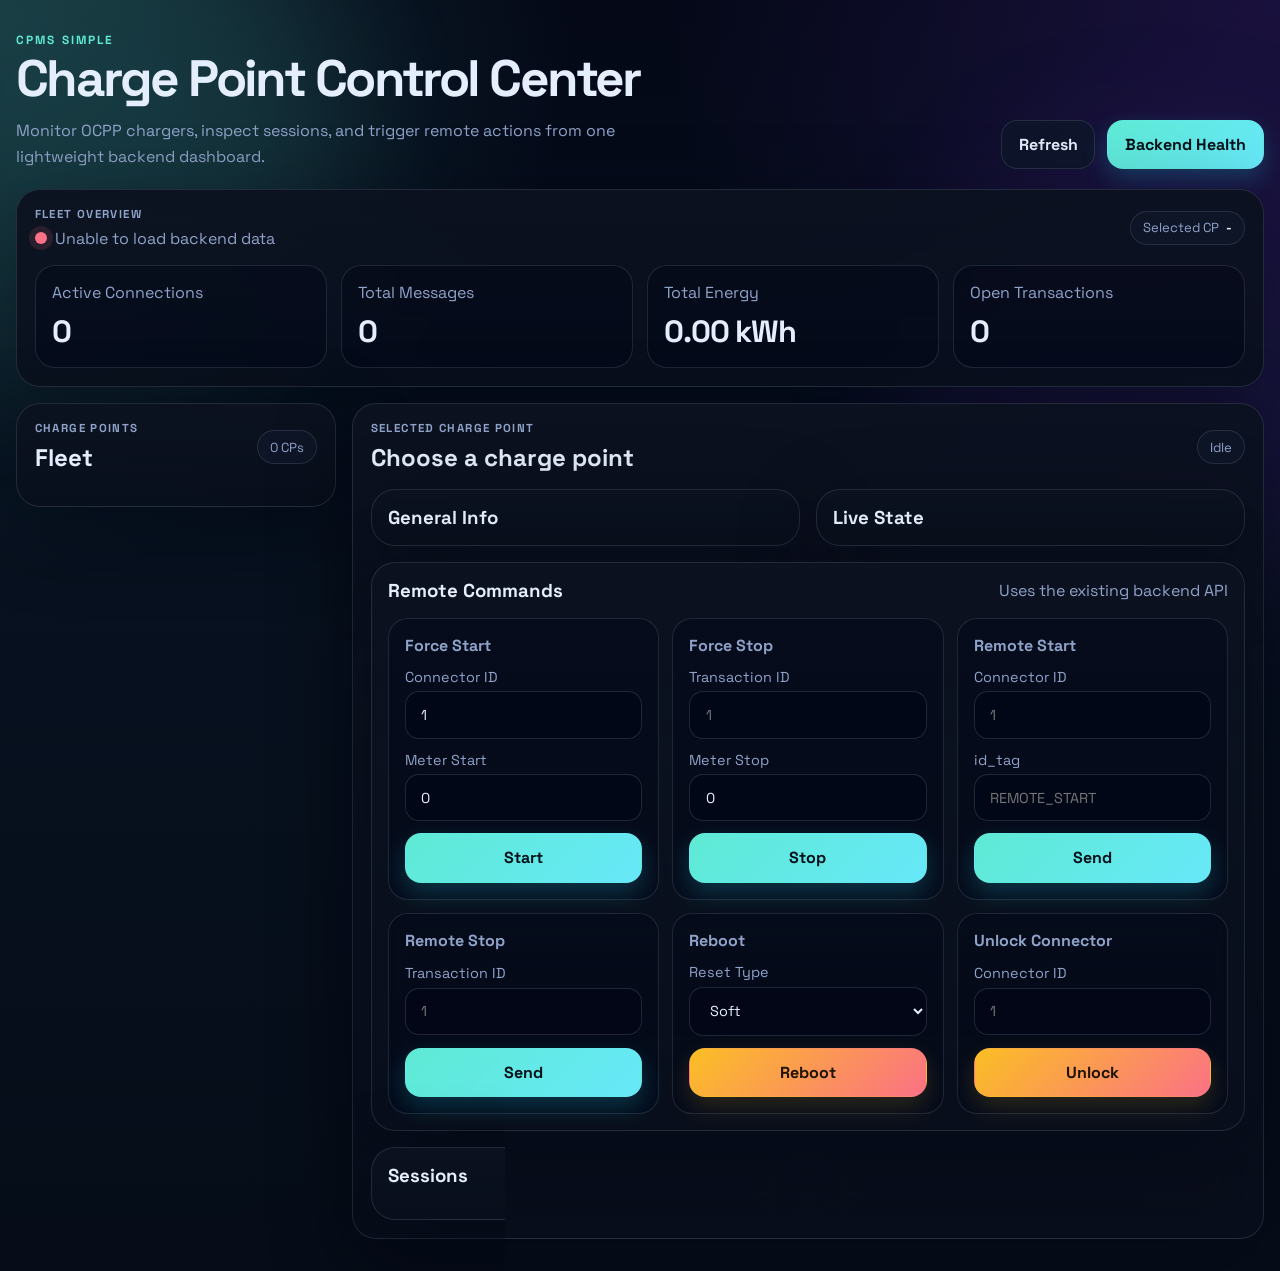
==== frontend/index.html @ 81fcd45f "feat: Add frontend dashboard and health endpoint - Serve a dashboard frontend at `GET /` and expose " ====
<!doctype html>
<html lang="en">
  <head>
    <meta charset="UTF-8" />
    <meta name="viewport" content="width=device-width, initial-scale=1.0" />
    <title>CPMS Simple Dashboard</title>
    <meta
      name="description"
      content="CPMS Simple dashboard for monitoring OCPP charge points and sending remote commands."
    />
    <link rel="stylesheet" href="/frontend/styles.css" />
    <script defer src="/frontend/app.js"></script>
  </head>
  <body>
    <div class="bg-orb bg-orb-a"></div>
    <div class="bg-orb bg-orb-b"></div>

    <header class="shell header">
      <div>
        <p class="eyebrow">CPMS Simple</p>
        <h1>Charge Point Control Center</h1>
        <p class="lede">
          Monitor OCPP chargers, inspect sessions, and trigger remote actions from one lightweight backend dashboard.
        </p>
      </div>
      <div class="header-actions">
        <button id="refresh-btn" class="btn btn-secondary" type="button">Refresh</button>
        <a class="btn btn-primary" href="/health" target="_blank" rel="noreferrer">Backend Health</a>
      </div>
    </header>

    <main class="shell layout">
      <section class="panel hero">
        <div class="hero-top">
          <div>
            <p class="section-label">Fleet Overview</p>
            <div class="status-row">
              <span id="global-status" class="status-dot status-unknown"></span>
              <span id="global-status-text">Loading backend data...</span>
            </div>
          </div>
          <div class="meta-chip">
            <span>Selected CP</span>
            <strong id="selected-cp-label">-</strong>
          </div>
        </div>

        <div class="stats-grid">
          <article class="stat-card">
            <span>Active Connections</span>
            <strong id="metric-active-connections">0</strong>
          </article>
          <article class="stat-card">
            <span>Total Messages</span>
            <strong id="metric-total-messages">0</strong>
          </article>
          <article class="stat-card">
            <span>Total Energy</span>
            <strong id="metric-total-energy">0.00 kWh</strong>
          </article>
          <article class="stat-card">
            <span>Open Transactions</span>
            <strong id="metric-open-transactions">0</strong>
          </article>
        </div>
      </section>

      <section class="panel sidebar">
        <div class="panel-head">
          <div>
            <p class="section-label">Charge Points</p>
            <h2>Fleet</h2>
          </div>
          <span id="fleet-count" class="badge">0 CPs</span>
        </div>
        <div id="cp-list" class="cp-list"></div>
      </section>

      <section class="panel detail">
        <div class="panel-head">
          <div>
            <p class="section-label">Selected Charge Point</p>
            <h2 id="detail-title">Choose a charge point</h2>
          </div>
          <span id="detail-status" class="badge badge-neutral">Idle</span>
        </div>

        <div class="detail-grid">
          <div class="card">
            <h3>General Info</h3>
            <dl id="general-info" class="kv-list"></dl>
          </div>

          <div class="card">
            <h3>Live State</h3>
            <dl id="live-state" class="kv-list"></dl>
          </div>

          <div class="card full-span">
            <div class="panel-head slim">
              <h3>Remote Commands</h3>
              <span class="note">Uses the existing backend API</span>
            </div>

            <div class="command-grid">
              <form id="force-start-form" class="command-card">
                <h4>Force Start</h4>
                <label>Connector ID <input name="connector_id" type="number" min="1" value="1" /></label>
                <label>Meter Start <input name="meter_start" type="number" min="0" value="0" /></label>
                <button class="btn btn-primary" type="submit">Start</button>
              </form>

              <form id="force-stop-form" class="command-card">
                <h4>Force Stop</h4>
                <label>Transaction ID <input name="transaction_id" type="number" min="1" placeholder="1" /></label>
                <label>Meter Stop <input name="meter_stop" type="number" min="0" value="0" /></label>
                <button class="btn btn-primary" type="submit">Stop</button>
              </form>

              <form id="remote-start-form" class="command-card">
                <h4>Remote Start</h4>
                <label>Connector ID <input name="connector_id" type="number" min="1" placeholder="1" /></label>
                <label>id_tag <input name="id_tag" type="text" placeholder="REMOTE_START" /></label>
                <button class="btn btn-primary" type="submit">Send</button>
              </form>

              <form id="remote-stop-form" class="command-card">
                <h4>Remote Stop</h4>
                <label>Transaction ID <input name="transaction_id" type="number" min="1" placeholder="1" /></label>
                <button class="btn btn-primary" type="submit">Send</button>
              </form>

              <form id="remote-reboot-form" class="command-card">
                <h4>Reboot</h4>
                <label>
                  Reset Type
                  <select name="reset_type">
                    <option value="Soft">Soft</option>
                    <option value="Hard">Hard</option>
                  </select>
                </label>
                <button class="btn btn-warning" type="submit">Reboot</button>
              </form>

              <form id="unlock-form" class="command-card">
                <h4>Unlock Connector</h4>
                <label>Connector ID <input name="connector_id" type="number" min="1" placeholder="1" /></label>
                <button class="btn btn-warning" type="submit">Unlock</button>
              </form>
            </div>
          </div>

          <div class="card">
            <div class="panel-head slim">
              <h3>Sessions</h3>
              <span class="note">Derived from Start/StopTransaction</span>
            </div>
            <div id="session-list" class="timeline"></div>
          </div>

          <div class="card">
            <div class="panel-head slim">
              <h3>Recent Events</h3>
              <span class="note">Newest first</span>
            </div>
            <div id="event-list" class="timeline"></div>
          </div>
        </div>
      </section>
    </main>

    <template id="cp-item-template">
      <button class="cp-item" type="button">
        <div>
          <strong class="cp-item-id"></strong>
          <p class="cp-item-subtitle"></p>
        </div>
        <span class="badge badge-neutral cp-item-badge"></span>
      </button>
    </template>

    <template id="timeline-item-template">
      <article class="timeline-item">
        <div class="timeline-item-head">
          <strong class="timeline-title"></strong>
          <span class="timeline-time"></span>
        </div>
        <p class="timeline-body"></p>
      </article>
    </template>

    <div id="toast" class="toast" aria-live="polite"></div>
  </body>
</html>
---- frontend/styles.css ----
@import url('https://fonts.googleapis.com/css2?family=JetBrains+Mono:wght@400;600&family=Space+Grotesk:wght@400;500;700&display=swap');

:root {
  color-scheme: dark;
  --bg: #07111f;
  --bg-2: #09192c;
  --panel: rgba(15, 23, 42, 0.82);
  --panel-strong: rgba(17, 24, 39, 0.94);
  --border: rgba(148, 163, 184, 0.18);
  --border-strong: rgba(96, 165, 250, 0.35);
  --text: #e5eefc;
  --muted: #8fa2c8;
  --accent: #5eead4;
  --accent-2: #7c3aed;
  --accent-3: #f59e0b;
  --danger: #fb7185;
  --warning: #fbbf24;
  --shadow: 0 24px 80px rgba(3, 7, 18, 0.45);
  --radius: 24px;
}

* {
  box-sizing: border-box;
}

html {
  scroll-behavior: smooth;
}

body {
  margin: 0;
  min-height: 100vh;
  font-family: 'Space Grotesk', sans-serif;
  color: var(--text);
  background:
    radial-gradient(circle at top left, rgba(94, 234, 212, 0.16), transparent 32%),
    radial-gradient(circle at top right, rgba(124, 58, 237, 0.18), transparent 34%),
    linear-gradient(180deg, #040817 0%, var(--bg) 45%, #060d19 100%);
}

button,
input,
select {
  font: inherit;
}

button {
  cursor: pointer;
}

input,
select {
  width: 100%;
  border-radius: 14px;
  border: 1px solid rgba(148, 163, 184, 0.2);
  background: rgba(2, 6, 23, 0.72);
  color: var(--text);
  padding: 0.85rem 0.95rem;
  transition: border-color 0.2s ease, transform 0.2s ease;
}

input:focus,
select:focus {
  outline: none;
  border-color: rgba(94, 234, 212, 0.75);
  box-shadow: 0 0 0 4px rgba(94, 234, 212, 0.12);
}

.shell {
  width: min(1440px, calc(100vw - 2rem));
  margin: 0 auto;
}

.header {
  display: flex;
  justify-content: space-between;
  gap: 1rem;
  align-items: end;
  padding: 2rem 0 1.2rem;
}

.eyebrow {
  margin: 0 0 0.35rem;
  color: var(--accent);
  text-transform: uppercase;
  letter-spacing: 0.18em;
  font-size: 0.74rem;
  font-weight: 700;
}

h1,
h2,
h3,
h4,
strong {
  margin: 0;
  font-family: 'Space Grotesk', sans-serif;
}

h1 {
  font-size: clamp(2.2rem, 4vw, 4rem);
  line-height: 1;
  letter-spacing: -0.05em;
}

.lede {
  max-width: 68ch;
  margin: 0.9rem 0 0;
  color: var(--muted);
  line-height: 1.6;
}

.header-actions {
  display: flex;
  flex-wrap: wrap;
  gap: 0.75rem;
}

.layout {
  display: grid;
  grid-template-columns: 320px minmax(0, 1fr);
  gap: 1rem;
  padding-bottom: 2rem;
}

.panel,
.card {
  background: linear-gradient(180deg, rgba(12, 18, 32, 0.96), rgba(9, 15, 28, 0.88));
  border: 1px solid var(--border);
  border-radius: var(--radius);
  box-shadow: var(--shadow);
  backdrop-filter: blur(18px);
}

.panel {
  padding: 1.1rem;
}

.hero {
  grid-column: 1 / -1;
}

.hero-top,
.panel-head {
  display: flex;
  justify-content: space-between;
  gap: 1rem;
  align-items: center;
}

.panel-head.slim {
  margin-bottom: 1rem;
}

.section-label {
  margin: 0 0 0.4rem;
  color: var(--muted);
  text-transform: uppercase;
  letter-spacing: 0.12em;
  font-size: 0.72rem;
  font-weight: 700;
}

.status-row {
  display: flex;
  align-items: center;
  gap: 0.55rem;
  color: var(--muted);
}

.status-dot {
  width: 0.75rem;
  height: 0.75rem;
  border-radius: 999px;
  background: #64748b;
  box-shadow: 0 0 0 6px rgba(148, 163, 184, 0.08);
}

.status-connected {
  background: #34d399;
  box-shadow: 0 0 0 6px rgba(52, 211, 153, 0.12);
}

.status-warning {
  background: #fbbf24;
  box-shadow: 0 0 0 6px rgba(251, 191, 36, 0.12);
}

.status-danger {
  background: #fb7185;
  box-shadow: 0 0 0 6px rgba(251, 113, 133, 0.12);
}

.status-unknown {
  background: #94a3b8;
}

.meta-chip,
.badge {
  display: inline-flex;
  align-items: center;
  gap: 0.45rem;
  padding: 0.45rem 0.75rem;
  border-radius: 999px;
  border: 1px solid var(--border);
  background: rgba(15, 23, 42, 0.8);
  color: var(--muted);
  font-size: 0.82rem;
}

.meta-chip strong {
  color: var(--text);
}

.badge-neutral {
  color: var(--muted);
}

.badge-success {
  border-color: rgba(52, 211, 153, 0.3);
  color: #86efac;
}

.badge-danger {
  border-color: rgba(251, 113, 133, 0.3);
  color: #fda4af;
}

.badge-warning {
  border-color: rgba(251, 191, 36, 0.3);
  color: #fde68a;
}

.stats-grid {
  display: grid;
  grid-template-columns: repeat(4, minmax(0, 1fr));
  gap: 0.9rem;
  margin-top: 1rem;
}

.stat-card,
.command-card {
  border: 1px solid var(--border);
  border-radius: 20px;
  background: rgba(2, 6, 23, 0.4);
  padding: 1rem;
}

.stat-card span,
.command-card h4,
.kv-list dt,
.note,
.timeline-time {
  color: var(--muted);
}

.stat-card strong {
  display: block;
  margin-top: 0.6rem;
  font-size: clamp(1.3rem, 2.4vw, 2rem);
  letter-spacing: -0.04em;
}

.sidebar {
  position: sticky;
  top: 1rem;
  align-self: start;
  max-height: calc(100vh - 2rem);
  overflow: auto;
}

.cp-list {
  display: grid;
  gap: 0.75rem;
  margin-top: 1rem;
}

.cp-item {
  display: flex;
  justify-content: space-between;
  align-items: center;
  gap: 1rem;
  width: 100%;
  border-radius: 18px;
  border: 1px solid var(--border);
  background: linear-gradient(180deg, rgba(15, 23, 42, 0.88), rgba(9, 15, 28, 0.9));
  color: var(--text);
  padding: 0.95rem 1rem;
  text-align: left;
  transition: transform 0.18s ease, border-color 0.18s ease, background 0.18s ease;
}

.cp-item:hover,
.cp-item:focus-visible {
  transform: translateY(-1px);
  border-color: rgba(94, 234, 212, 0.45);
}

.cp-item.active {
  border-color: rgba(94, 234, 212, 0.6);
  background: linear-gradient(180deg, rgba(10, 30, 34, 0.96), rgba(9, 15, 28, 0.96));
}

.cp-item-id {
  display: block;
  font-size: 1.02rem;
}

.cp-item-subtitle {
  margin: 0.25rem 0 0;
  color: var(--muted);
  font-size: 0.86rem;
}

.detail {
  display: grid;
  gap: 1rem;
}

.detail-grid {
  display: grid;
  grid-template-columns: repeat(2, minmax(0, 1fr));
  gap: 1rem;
}

.card {
  padding: 1rem;
}

.full-span {
  grid-column: 1 / -1;
}

.kv-list {
  display: grid;
  grid-template-columns: 1fr;
  gap: 0.8rem;
  margin: 0;
}

.kv-row {
  display: grid;
  gap: 0.25rem;
}

.kv-row dd {
  margin: 0;
  color: var(--text);
  word-break: break-word;
}

.command-grid {
  display: grid;
  grid-template-columns: repeat(3, minmax(0, 1fr));
  gap: 0.85rem;
}

.command-card {
  display: grid;
  gap: 0.75rem;
}

.command-card label {
  display: grid;
  gap: 0.35rem;
  color: var(--muted);
  font-size: 0.9rem;
}

.command-card button {
  margin-top: auto;
}

.btn {
  display: inline-flex;
  justify-content: center;
  align-items: center;
  gap: 0.45rem;
  border: 1px solid transparent;
  border-radius: 16px;
  padding: 0.82rem 1.05rem;
  font-weight: 700;
  text-decoration: none;
  transition: transform 0.18s ease, box-shadow 0.18s ease, opacity 0.18s ease;
}

.btn:hover,
.btn:focus-visible {
  transform: translateY(-1px);
}

.btn-primary {
  color: #04111a;
  background: linear-gradient(135deg, #5eead4, #67e8f9);
  box-shadow: 0 10px 24px rgba(34, 211, 238, 0.22);
}

.btn-secondary {
  color: var(--text);
  background: rgba(15, 23, 42, 0.86);
  border-color: var(--border);
}

.btn-warning {
  color: #1f1300;
  background: linear-gradient(135deg, #fbbf24, #fb7185);
  box-shadow: 0 10px 24px rgba(251, 191, 36, 0.16);
}

.timeline {
  display: grid;
  gap: 0.75rem;
}

.timeline-item {
  border: 1px solid var(--border);
  background: rgba(2, 6, 23, 0.36);
  border-radius: 18px;
  padding: 0.9rem;
}

.timeline-item-head {
  display: flex;
  justify-content: space-between;
  gap: 0.75rem;
  align-items: baseline;
  margin-bottom: 0.45rem;
}

.timeline-title {
  font-size: 0.95rem;
}

.timeline-body {
  margin: 0;
  color: var(--text);
  font-size: 0.92rem;
  line-height: 1.5;
  word-break: break-word;
}

.toast {
  position: fixed;
  right: 1rem;
  bottom: 1rem;
  min-width: 280px;
  max-width: min(480px, calc(100vw - 2rem));
  padding: 1rem 1.1rem;
  border-radius: 18px;
  border: 1px solid var(--border);
  background: rgba(7, 15, 30, 0.96);
  box-shadow: var(--shadow);
  color: var(--text);
  opacity: 0;
  transform: translateY(12px);
  pointer-events: none;
  transition: opacity 0.22s ease, transform 0.22s ease;
}

.toast.show {
  opacity: 1;
  transform: translateY(0);
}

.toast.success {
  border-color: rgba(52, 211, 153, 0.3);
}

.toast.error {
  border-color: rgba(251, 113, 133, 0.4);
}

.bg-orb {
  position: fixed;
  width: 32rem;
  height: 32rem;
  border-radius: 999px;
  filter: blur(70px);
  pointer-events: none;
  opacity: 0.45;
  z-index: -1;
}

.bg-orb-a {
  top: -8rem;
  left: -10rem;
  background: rgba(94, 234, 212, 0.24);
}

.bg-orb-b {
  top: 8rem;
  right: -8rem;
  background: rgba(124, 58, 237, 0.22);
}

@media (max-width: 1180px) {
  .layout {
    grid-template-columns: 1fr;
  }

  .sidebar {
    position: static;
    max-height: none;
  }

  .detail-grid,
  .command-grid,
  .stats-grid {
    grid-template-columns: repeat(2, minmax(0, 1fr));
  }
}

@media (max-width: 780px) {
  .shell {
    width: min(100vw - 1rem, 100vw);
  }

  .header {
    flex-direction: column;
    align-items: start;
  }

  .detail-grid,
  .command-grid,
  .stats-grid {
    grid-template-columns: 1fr;
  }

  .hero-top,
  .panel-head,
  .timeline-item-head {
    flex-direction: column;
    align-items: start;
  }
}
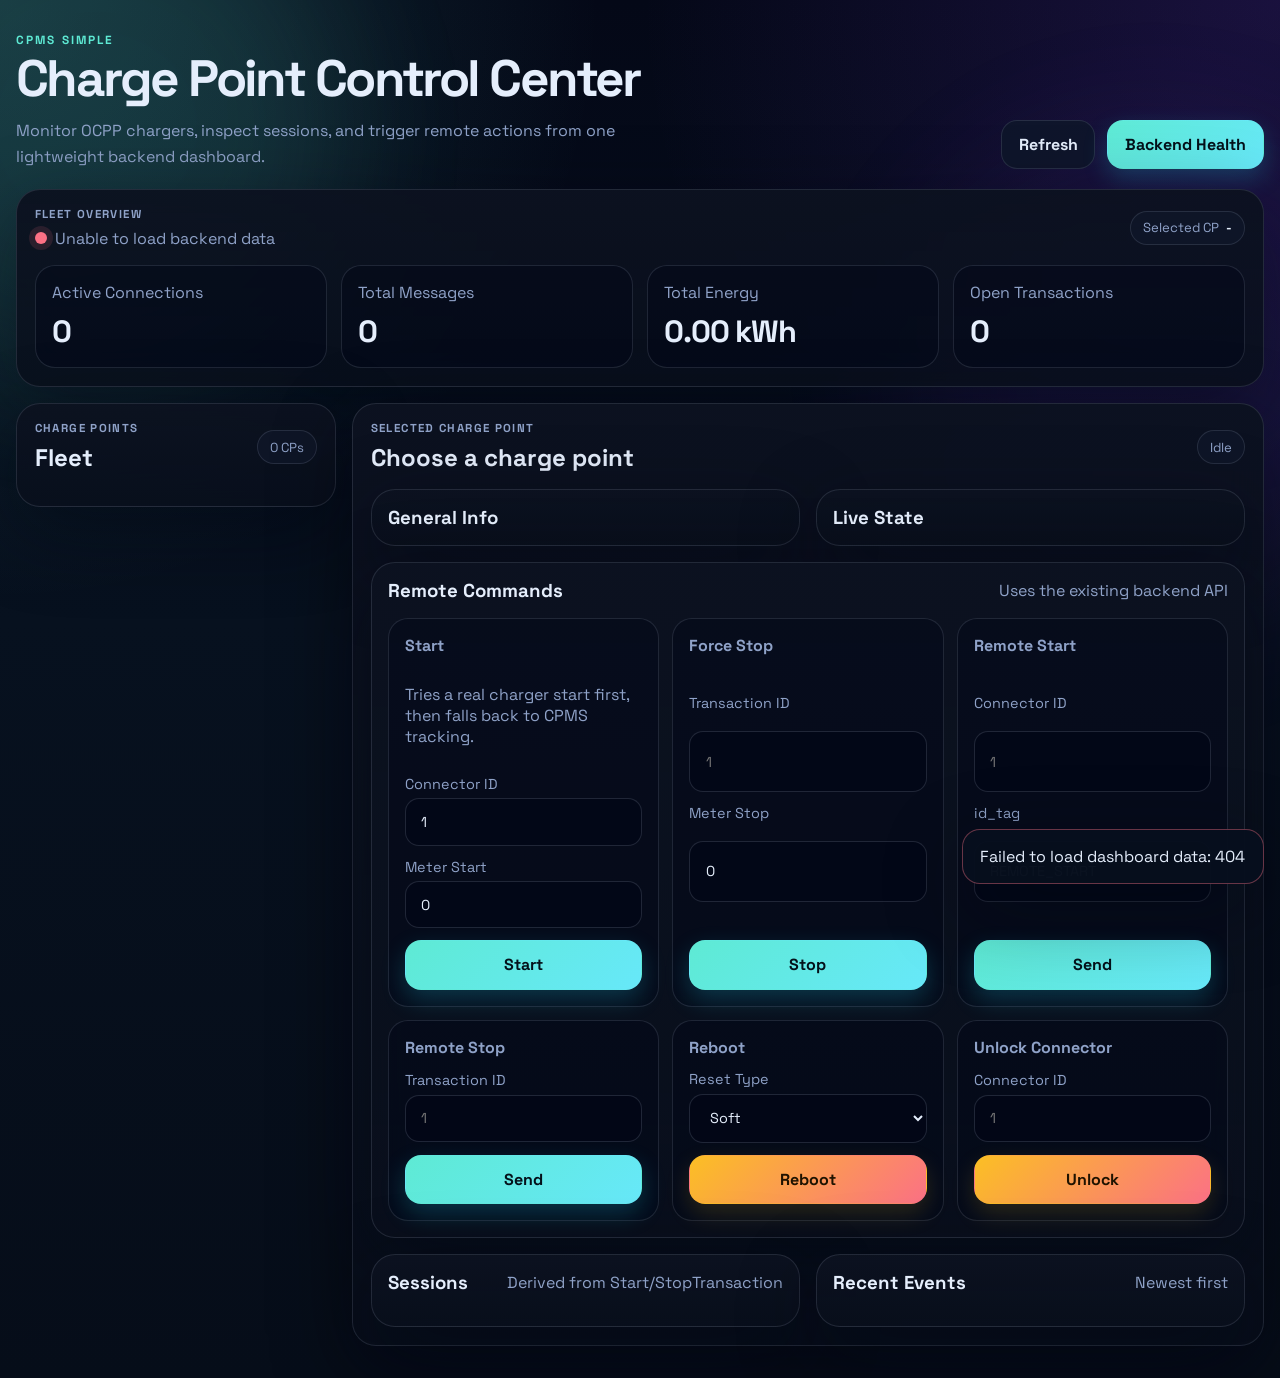
==== commit 9d0e0542: "feat: Enhance force start functionality to prefer remote start before fallback" ====
--- a/frontend/index.html
+++ b/frontend/index.html
@@ -104,7 +104,8 @@
 
             <div class="command-grid">
               <form id="force-start-form" class="command-card">
-                <h4>Force Start</h4>
+                <h4>Start</h4>
+                <p class="note">Tries a real charger start first, then falls back to CPMS tracking.</p>
                 <label>Connector ID <input name="connector_id" type="number" min="1" value="1" /></label>
                 <label>Meter Start <input name="meter_start" type="number" min="0" value="0" /></label>
                 <button class="btn btn-primary" type="submit">Start</button>
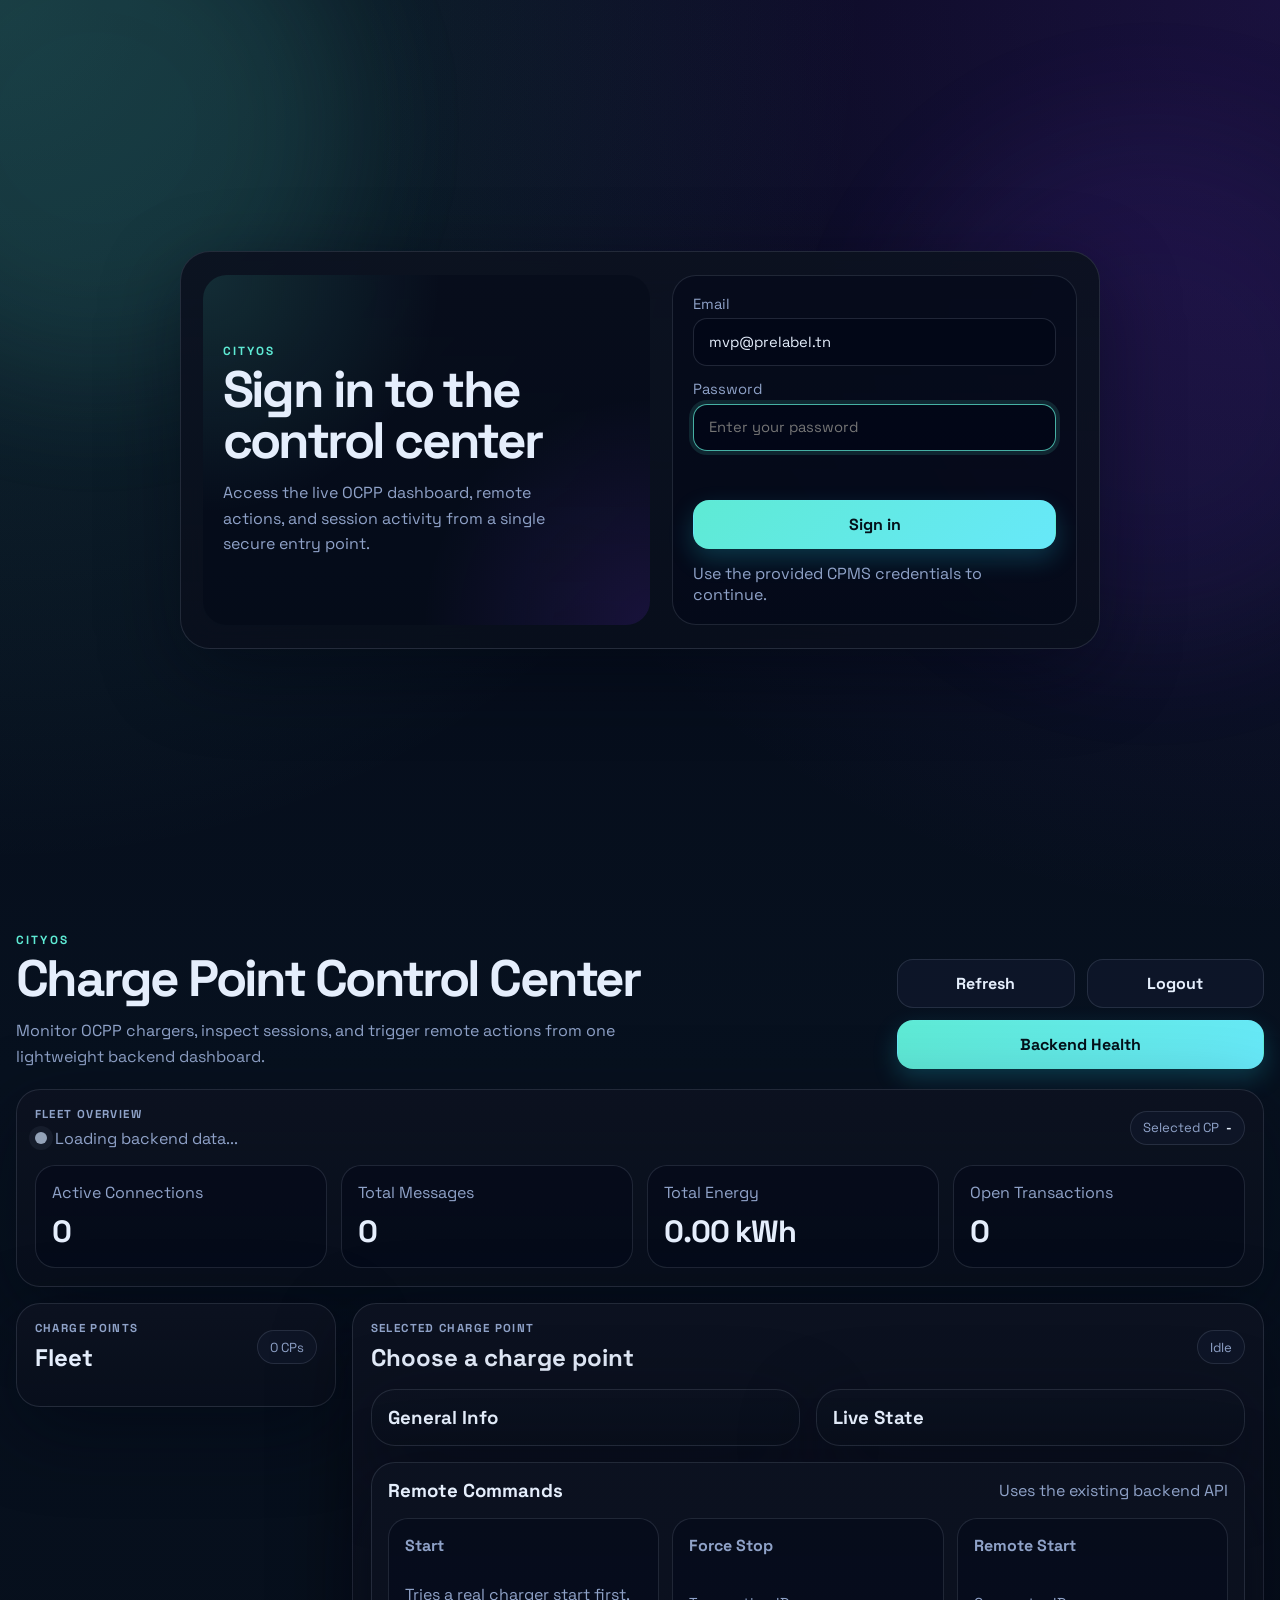
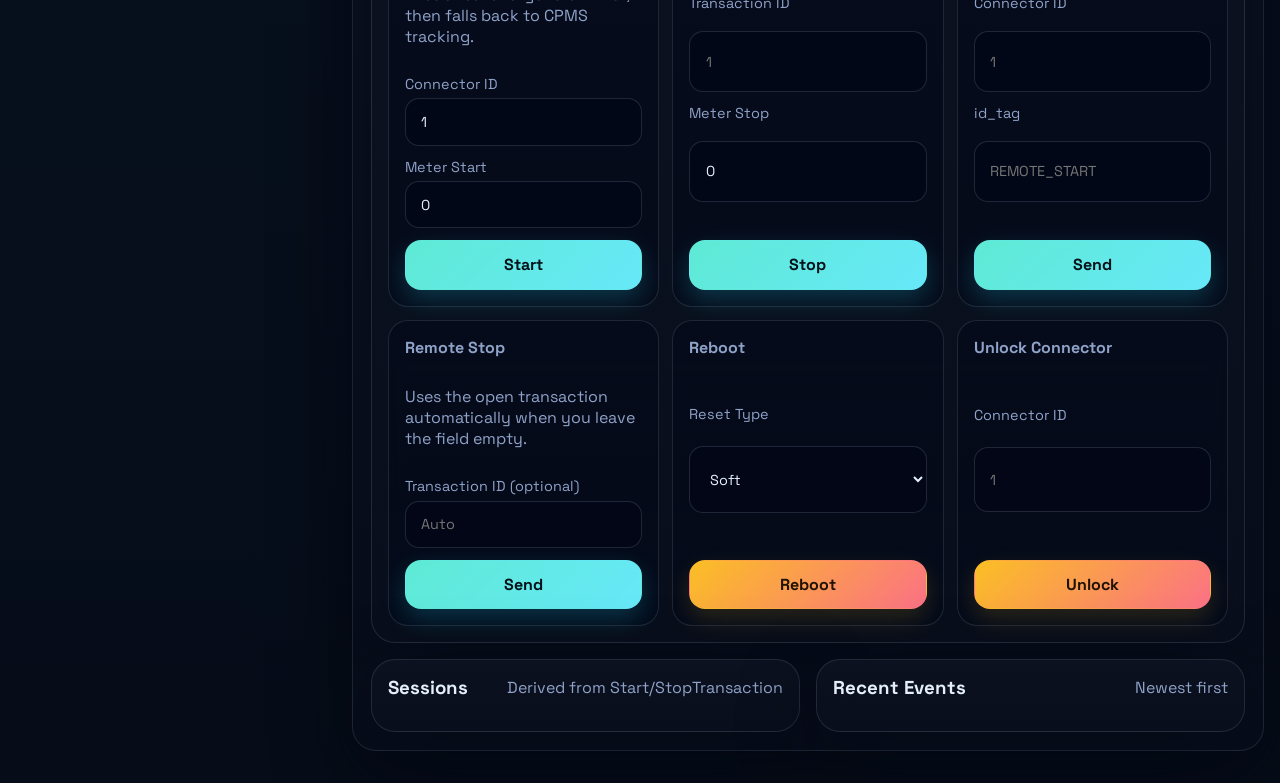
==== commit 9f365f90: "feat: Implement authentication system with login/logout functionality and session management" ====
--- a/frontend/index.html
+++ b/frontend/index.html
@@ -3,10 +3,10 @@
   <head>
     <meta charset="UTF-8" />
     <meta name="viewport" content="width=device-width, initial-scale=1.0" />
-    <title>CPMS Simple Dashboard</title>
+    <title>CityOs Dashboard</title>
     <meta
       name="description"
-      content="CPMS Simple dashboard for monitoring OCPP charge points and sending remote commands."
+      content="CityOs dashboard for monitoring OCPP charge points and sending remote commands."
     />
     <link rel="stylesheet" href="/frontend/styles.css" />
     <script defer src="/frontend/app.js"></script>
@@ -15,9 +15,36 @@
     <div class="bg-orb bg-orb-a"></div>
     <div class="bg-orb bg-orb-b"></div>
 
+    <section id="login-screen" class="login-screen shell">
+      <div class="login-card">
+        <div class="login-copy">
+          <p class="eyebrow">CityOs</p>
+          <h1>Sign in to the control center</h1>
+          <p class="lede">
+            Access the live OCPP dashboard, remote actions, and session activity from a single secure entry point.
+          </p>
+        </div>
+
+        <form id="login-form" class="login-form">
+          <label>
+            Email
+            <input id="login-email" name="email" type="email" autocomplete="email" value="mvp@prelabel.tn" required />
+          </label>
+          <label>
+            Password
+            <input id="login-password" name="password" type="password" autocomplete="current-password" placeholder="Enter your password" required />
+          </label>
+          <p id="login-error" class="login-error" aria-live="polite"></p>
+          <button class="btn btn-primary login-submit" type="submit">Sign in</button>
+          <p class="note login-note">Use the provided CPMS credentials to continue.</p>
+        </form>
+      </div>
+    </section>
+
+    <div id="app-shell" class="app-shell" hidden>
     <header class="shell header">
       <div>
-        <p class="eyebrow">CPMS Simple</p>
+        <p class="eyebrow">CityOs</p>
         <h1>Charge Point Control Center</h1>
         <p class="lede">
           Monitor OCPP chargers, inspect sessions, and trigger remote actions from one lightweight backend dashboard.
@@ -25,6 +52,7 @@
       </div>
       <div class="header-actions">
         <button id="refresh-btn" class="btn btn-secondary" type="button">Refresh</button>
+        <button id="logout-btn" class="btn btn-secondary" type="button">Logout</button>
         <a class="btn btn-primary" href="/health" target="_blank" rel="noreferrer">Backend Health</a>
       </div>
     </header>
@@ -127,7 +155,8 @@
 
               <form id="remote-stop-form" class="command-card">
                 <h4>Remote Stop</h4>
-                <label>Transaction ID <input name="transaction_id" type="number" min="1" placeholder="1" /></label>
+                <p class="note">Uses the open transaction automatically when you leave the field empty.</p>
+                <label>Transaction ID (optional) <input name="transaction_id" type="number" min="1" placeholder="Auto" /></label>
                 <button class="btn btn-primary" type="submit">Send</button>
               </form>
 
@@ -191,5 +220,6 @@
     </template>
 
     <div id="toast" class="toast" aria-live="polite"></div>
+    </div>
   </body>
 </html>
--- a/frontend/styles.css
+++ b/frontend/styles.css
@@ -38,6 +38,10 @@
     linear-gradient(180deg, #040817 0%, var(--bg) 45%, #060d19 100%);
 }
 
+body.auth-locked {
+  overflow: hidden;
+}
+
 button,
 input,
 select {
@@ -69,6 +73,78 @@
 .shell {
   width: min(1440px, calc(100vw - 2rem));
   margin: 0 auto;
+}
+
+.app-shell {
+  display: block;
+}
+
+.login-screen {
+  min-height: 100vh;
+  display: grid;
+  align-items: center;
+  padding: 2rem 0;
+}
+
+.login-card {
+  display: grid;
+  grid-template-columns: minmax(0, 1.05fr) minmax(320px, 0.95fr);
+  gap: 1.4rem;
+  width: min(920px, 100%);
+  margin: 0 auto;
+  padding: 1.4rem;
+  border-radius: 30px;
+  border: 1px solid rgba(148, 163, 184, 0.18);
+  background: linear-gradient(180deg, rgba(12, 18, 32, 0.96), rgba(9, 15, 28, 0.88));
+  box-shadow: var(--shadow);
+  backdrop-filter: blur(18px);
+}
+
+.login-copy {
+  display: grid;
+  align-content: center;
+  padding: 1.2rem;
+  border-radius: 24px;
+  background:
+    radial-gradient(circle at top left, rgba(94, 234, 212, 0.14), transparent 42%),
+    radial-gradient(circle at bottom right, rgba(124, 58, 237, 0.16), transparent 40%),
+    rgba(2, 6, 23, 0.34);
+}
+
+.login-copy .lede {
+  max-width: 36ch;
+}
+
+.login-form {
+  display: grid;
+  align-content: center;
+  gap: 0.9rem;
+  padding: 1.2rem;
+  border-radius: 24px;
+  border: 1px solid var(--border);
+  background: rgba(2, 6, 23, 0.42);
+}
+
+.login-form label {
+  display: grid;
+  gap: 0.35rem;
+  color: var(--muted);
+  font-size: 0.92rem;
+}
+
+.login-submit {
+  width: 100%;
+}
+
+.login-error {
+  min-height: 1.25rem;
+  margin: 0;
+  color: #fda4af;
+  font-size: 0.92rem;
+}
+
+.login-note {
+  margin: 0;
 }
 
 .header {
@@ -114,6 +190,10 @@
   display: flex;
   flex-wrap: wrap;
   gap: 0.75rem;
+}
+
+.header-actions .btn {
+  flex: 1 1 10rem;
 }
 
 .layout {
@@ -379,6 +459,7 @@
   border: 1px solid transparent;
   border-radius: 16px;
   padding: 0.82rem 1.05rem;
+  min-height: 2.75rem;
   font-weight: 700;
   text-decoration: none;
   transition: transform 0.18s ease, box-shadow 0.18s ease, opacity 0.18s ease;
@@ -405,6 +486,15 @@
   color: #1f1300;
   background: linear-gradient(135deg, #fbbf24, #fb7185);
   box-shadow: 0 10px 24px rgba(251, 191, 36, 0.16);
+}
+
+.login-submit,
+.command-card button,
+.header-actions .btn,
+.btn-primary,
+.btn-secondary,
+.btn-warning {
+  width: 100%;
 }
 
 .timeline {
@@ -494,6 +584,7 @@
 }
 
 @media (max-width: 1180px) {
+  .login-card,
   .layout {
     grid-template-columns: 1fr;
   }
@@ -513,6 +604,14 @@
 @media (max-width: 780px) {
   .shell {
     width: min(100vw - 1rem, 100vw);
+  }
+
+  .login-screen {
+    padding: 1rem 0;
+  }
+
+  .login-card {
+    padding: 1rem;
   }
 
   .header {
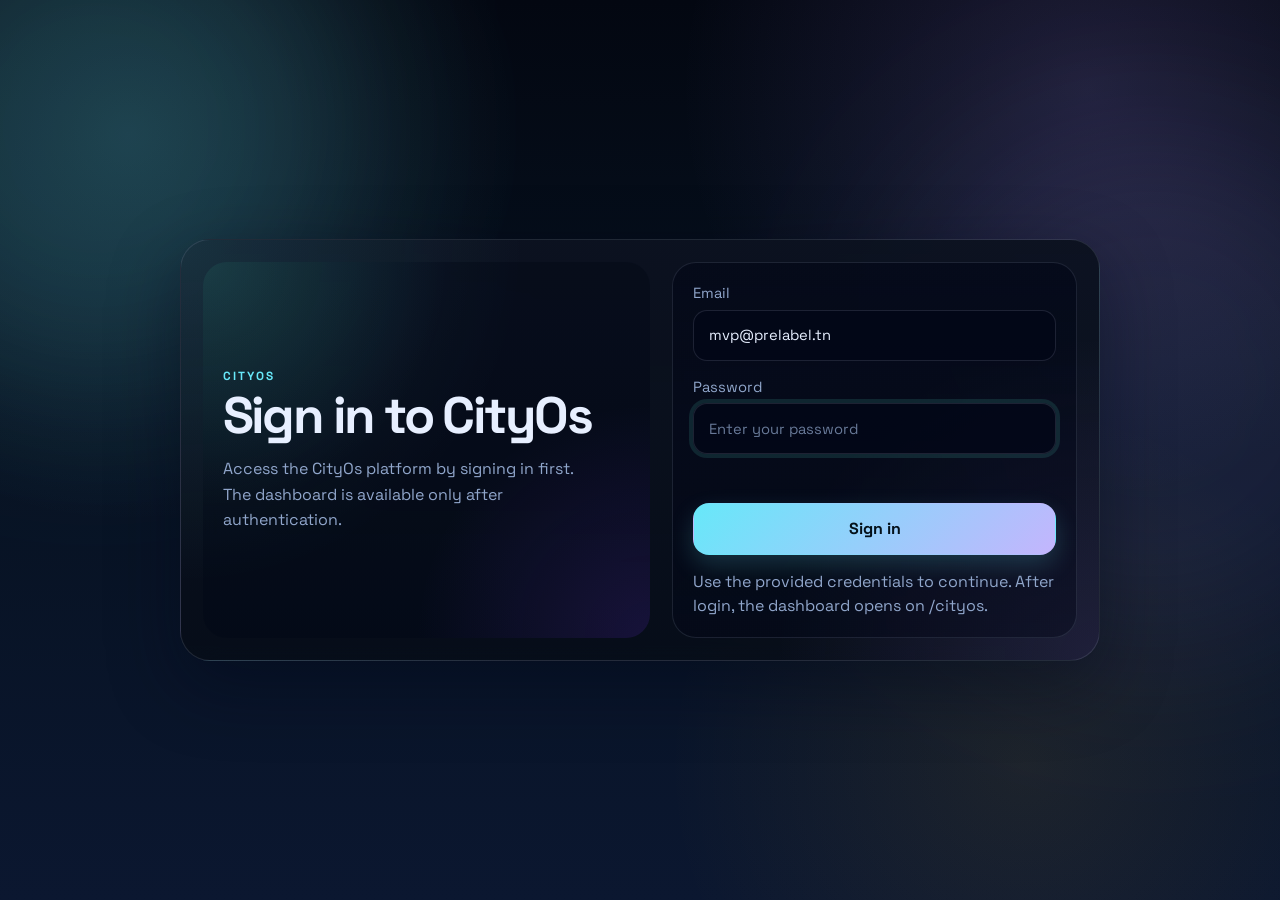
==== commit ec41eb7d: "Refactor login page and styles; remove obsolete test files - Updated the title and meta description " ====
--- a/frontend/index.html
+++ b/frontend/index.html
@@ -3,11 +3,12 @@
   <head>
     <meta charset="UTF-8" />
     <meta name="viewport" content="width=device-width, initial-scale=1.0" />
-    <title>CityOs Dashboard</title>
+    <title>CityOs Login</title>
     <meta
       name="description"
-      content="CityOs dashboard for monitoring OCPP charge points and sending remote commands."
+      content="CityOs login page for accessing the OCPP charge point dashboard."
     />
+    <link rel="canonical" href="/login" />
     <link rel="stylesheet" href="/frontend/styles.css" />
     <script defer src="/frontend/app.js"></script>
   </head>
@@ -19,13 +20,13 @@
       <div class="login-card">
         <div class="login-copy">
           <p class="eyebrow">CityOs</p>
-          <h1>Sign in to the control center</h1>
+          <h1>Sign in to CityOs</h1>
           <p class="lede">
-            Access the live OCPP dashboard, remote actions, and session activity from a single secure entry point.
+            Access the CityOs platform by signing in first. The dashboard is available only after authentication.
           </p>
         </div>
 
-        <form id="login-form" class="login-form">
+        <form id="login-form" class="login-form" action="/api/auth/login?next=/cityos" method="post">
           <label>
             Email
             <input id="login-email" name="email" type="email" autocomplete="email" value="mvp@prelabel.tn" required />
@@ -36,190 +37,9 @@
           </label>
           <p id="login-error" class="login-error" aria-live="polite"></p>
           <button class="btn btn-primary login-submit" type="submit">Sign in</button>
-          <p class="note login-note">Use the provided CPMS credentials to continue.</p>
+          <p class="note login-note">Use the provided credentials to continue. After login, the dashboard opens on /cityos.</p>
         </form>
       </div>
     </section>
-
-    <div id="app-shell" class="app-shell" hidden>
-    <header class="shell header">
-      <div>
-        <p class="eyebrow">CityOs</p>
-        <h1>Charge Point Control Center</h1>
-        <p class="lede">
-          Monitor OCPP chargers, inspect sessions, and trigger remote actions from one lightweight backend dashboard.
-        </p>
-      </div>
-      <div class="header-actions">
-        <button id="refresh-btn" class="btn btn-secondary" type="button">Refresh</button>
-        <button id="logout-btn" class="btn btn-secondary" type="button">Logout</button>
-        <a class="btn btn-primary" href="/health" target="_blank" rel="noreferrer">Backend Health</a>
-      </div>
-    </header>
-
-    <main class="shell layout">
-      <section class="panel hero">
-        <div class="hero-top">
-          <div>
-            <p class="section-label">Fleet Overview</p>
-            <div class="status-row">
-              <span id="global-status" class="status-dot status-unknown"></span>
-              <span id="global-status-text">Loading backend data...</span>
-            </div>
-          </div>
-          <div class="meta-chip">
-            <span>Selected CP</span>
-            <strong id="selected-cp-label">-</strong>
-          </div>
-        </div>
-
-        <div class="stats-grid">
-          <article class="stat-card">
-            <span>Active Connections</span>
-            <strong id="metric-active-connections">0</strong>
-          </article>
-          <article class="stat-card">
-            <span>Total Messages</span>
-            <strong id="metric-total-messages">0</strong>
-          </article>
-          <article class="stat-card">
-            <span>Total Energy</span>
-            <strong id="metric-total-energy">0.00 kWh</strong>
-          </article>
-          <article class="stat-card">
-            <span>Open Transactions</span>
-            <strong id="metric-open-transactions">0</strong>
-          </article>
-        </div>
-      </section>
-
-      <section class="panel sidebar">
-        <div class="panel-head">
-          <div>
-            <p class="section-label">Charge Points</p>
-            <h2>Fleet</h2>
-          </div>
-          <span id="fleet-count" class="badge">0 CPs</span>
-        </div>
-        <div id="cp-list" class="cp-list"></div>
-      </section>
-
-      <section class="panel detail">
-        <div class="panel-head">
-          <div>
-            <p class="section-label">Selected Charge Point</p>
-            <h2 id="detail-title">Choose a charge point</h2>
-          </div>
-          <span id="detail-status" class="badge badge-neutral">Idle</span>
-        </div>
-
-        <div class="detail-grid">
-          <div class="card">
-            <h3>General Info</h3>
-            <dl id="general-info" class="kv-list"></dl>
-          </div>
-
-          <div class="card">
-            <h3>Live State</h3>
-            <dl id="live-state" class="kv-list"></dl>
-          </div>
-
-          <div class="card full-span">
-            <div class="panel-head slim">
-              <h3>Remote Commands</h3>
-              <span class="note">Uses the existing backend API</span>
-            </div>
-
-            <div class="command-grid">
-              <form id="force-start-form" class="command-card">
-                <h4>Start</h4>
-                <p class="note">Tries a real charger start first, then falls back to CPMS tracking.</p>
-                <label>Connector ID <input name="connector_id" type="number" min="1" value="1" /></label>
-                <label>Meter Start <input name="meter_start" type="number" min="0" value="0" /></label>
-                <button class="btn btn-primary" type="submit">Start</button>
-              </form>
-
-              <form id="force-stop-form" class="command-card">
-                <h4>Force Stop</h4>
-                <label>Transaction ID <input name="transaction_id" type="number" min="1" placeholder="1" /></label>
-                <label>Meter Stop <input name="meter_stop" type="number" min="0" value="0" /></label>
-                <button class="btn btn-primary" type="submit">Stop</button>
-              </form>
-
-              <form id="remote-start-form" class="command-card">
-                <h4>Remote Start</h4>
-                <label>Connector ID <input name="connector_id" type="number" min="1" placeholder="1" /></label>
-                <label>id_tag <input name="id_tag" type="text" placeholder="REMOTE_START" /></label>
-                <button class="btn btn-primary" type="submit">Send</button>
-              </form>
-
-              <form id="remote-stop-form" class="command-card">
-                <h4>Remote Stop</h4>
-                <p class="note">Uses the open transaction automatically when you leave the field empty.</p>
-                <label>Transaction ID (optional) <input name="transaction_id" type="number" min="1" placeholder="Auto" /></label>
-                <button class="btn btn-primary" type="submit">Send</button>
-              </form>
-
-              <form id="remote-reboot-form" class="command-card">
-                <h4>Reboot</h4>
-                <label>
-                  Reset Type
-                  <select name="reset_type">
-                    <option value="Soft">Soft</option>
-                    <option value="Hard">Hard</option>
-                  </select>
-                </label>
-                <button class="btn btn-warning" type="submit">Reboot</button>
-              </form>
-
-              <form id="unlock-form" class="command-card">
-                <h4>Unlock Connector</h4>
-                <label>Connector ID <input name="connector_id" type="number" min="1" placeholder="1" /></label>
-                <button class="btn btn-warning" type="submit">Unlock</button>
-              </form>
-            </div>
-          </div>
-
-          <div class="card">
-            <div class="panel-head slim">
-              <h3>Sessions</h3>
-              <span class="note">Derived from Start/StopTransaction</span>
-            </div>
-            <div id="session-list" class="timeline"></div>
-          </div>
-
-          <div class="card">
-            <div class="panel-head slim">
-              <h3>Recent Events</h3>
-              <span class="note">Newest first</span>
-            </div>
-            <div id="event-list" class="timeline"></div>
-          </div>
-        </div>
-      </section>
-    </main>
-
-    <template id="cp-item-template">
-      <button class="cp-item" type="button">
-        <div>
-          <strong class="cp-item-id"></strong>
-          <p class="cp-item-subtitle"></p>
-        </div>
-        <span class="badge badge-neutral cp-item-badge"></span>
-      </button>
-    </template>
-
-    <template id="timeline-item-template">
-      <article class="timeline-item">
-        <div class="timeline-item-head">
-          <strong class="timeline-title"></strong>
-          <span class="timeline-time"></span>
-        </div>
-        <p class="timeline-body"></p>
-      </article>
-    </template>
-
-    <div id="toast" class="toast" aria-live="polite"></div>
-    </div>
   </body>
 </html>
--- a/frontend/styles.css
+++ b/frontend/styles.css
@@ -2,21 +2,24 @@
 
 :root {
   color-scheme: dark;
-  --bg: #07111f;
-  --bg-2: #09192c;
-  --panel: rgba(15, 23, 42, 0.82);
-  --panel-strong: rgba(17, 24, 39, 0.94);
-  --border: rgba(148, 163, 184, 0.18);
-  --border-strong: rgba(96, 165, 250, 0.35);
-  --text: #e5eefc;
-  --muted: #8fa2c8;
-  --accent: #5eead4;
-  --accent-2: #7c3aed;
-  --accent-3: #f59e0b;
+  --bg: #06111f;
+  --bg-2: #0b1730;
+  --bg-3: #050b16;
+  --panel: rgba(14, 22, 39, 0.78);
+  --panel-strong: rgba(10, 16, 30, 0.95);
+  --border: rgba(148, 163, 184, 0.16);
+  --border-strong: rgba(94, 234, 212, 0.34);
+  --text: #e7efff;
+  --muted: #90a6cb;
+  --accent: #67e8f9;
+  --accent-2: #a78bfa;
+  --accent-3: #fbbf24;
   --danger: #fb7185;
   --warning: #fbbf24;
-  --shadow: 0 24px 80px rgba(3, 7, 18, 0.45);
-  --radius: 24px;
+  --success: #34d399;
+  --shadow: 0 24px 70px rgba(2, 6, 23, 0.42);
+  --shadow-soft: 0 12px 32px rgba(2, 6, 23, 0.24);
+  --radius: 26px;
 }
 
 * {
@@ -31,11 +34,13 @@
   margin: 0;
   min-height: 100vh;
   font-family: 'Space Grotesk', sans-serif;
+  line-height: 1.5;
   color: var(--text);
   background:
-    radial-gradient(circle at top left, rgba(94, 234, 212, 0.16), transparent 32%),
-    radial-gradient(circle at top right, rgba(124, 58, 237, 0.18), transparent 34%),
-    linear-gradient(180deg, #040817 0%, var(--bg) 45%, #060d19 100%);
+    radial-gradient(circle at 10% 15%, rgba(103, 232, 249, 0.16), transparent 28%),
+    radial-gradient(circle at 85% 10%, rgba(167, 139, 250, 0.16), transparent 30%),
+    radial-gradient(circle at 80% 85%, rgba(251, 191, 36, 0.08), transparent 28%),
+    linear-gradient(180deg, #030711 0%, var(--bg) 40%, var(--bg-2) 100%);
 }
 
 body.auth-locked {
@@ -71,12 +76,14 @@
 }
 
 .shell {
-  width: min(1440px, calc(100vw - 2rem));
+  width: min(1480px, calc(100vw - 2rem));
   margin: 0 auto;
 }
 
 .app-shell {
   display: block;
+  position: relative;
+  z-index: 1;
 }
 
 .login-screen {
@@ -95,9 +102,18 @@
   padding: 1.4rem;
   border-radius: 30px;
   border: 1px solid rgba(148, 163, 184, 0.18);
-  background: linear-gradient(180deg, rgba(12, 18, 32, 0.96), rgba(9, 15, 28, 0.88));
+  background:
+    radial-gradient(circle at top left, rgba(103, 232, 249, 0.14), transparent 34%),
+    radial-gradient(circle at bottom right, rgba(167, 139, 250, 0.14), transparent 32%),
+    linear-gradient(180deg, rgba(12, 18, 32, 0.96), rgba(7, 13, 24, 0.9));
   box-shadow: var(--shadow);
   backdrop-filter: blur(18px);
+  animation: fade-up 420ms ease both;
+}
+
+.login-card.single-column {
+  grid-template-columns: minmax(0, 1fr);
+  width: min(560px, 100%);
 }
 
 .login-copy {
@@ -122,7 +138,7 @@
   padding: 1.2rem;
   border-radius: 24px;
   border: 1px solid var(--border);
-  background: rgba(2, 6, 23, 0.42);
+  background: linear-gradient(180deg, rgba(2, 6, 23, 0.58), rgba(2, 6, 23, 0.42));
 }
 
 .login-form label {
@@ -151,8 +167,10 @@
   display: flex;
   justify-content: space-between;
   gap: 1rem;
-  align-items: end;
-  padding: 2rem 0 1.2rem;
+  align-items: center;
+  padding: 2rem 0 1.15rem;
+  margin-bottom: 0.5rem;
+  animation: fade-up 520ms ease both;
 }
 
 .eyebrow {
@@ -190,6 +208,8 @@
   display: flex;
   flex-wrap: wrap;
   gap: 0.75rem;
+  justify-content: flex-end;
+  min-width: min(100%, 42rem);
 }
 
 .header-actions .btn {
@@ -198,26 +218,52 @@
 
 .layout {
   display: grid;
-  grid-template-columns: 320px minmax(0, 1fr);
-  gap: 1rem;
+  grid-template-columns: 334px minmax(0, 1fr);
+  gap: 1.15rem;
   padding-bottom: 2rem;
+  align-items: start;
 }
 
 .panel,
 .card {
-  background: linear-gradient(180deg, rgba(12, 18, 32, 0.96), rgba(9, 15, 28, 0.88));
+  background:
+    linear-gradient(180deg, rgba(12, 18, 32, 0.96), rgba(8, 13, 25, 0.9));
   border: 1px solid var(--border);
   border-radius: var(--radius);
-  box-shadow: var(--shadow);
+  box-shadow: var(--shadow-soft);
   backdrop-filter: blur(18px);
 }
 
 .panel {
-  padding: 1.1rem;
+  padding: 1.15rem;
 }
 
 .hero {
   grid-column: 1 / -1;
+  position: relative;
+  overflow: hidden;
+  background:
+    radial-gradient(circle at top left, rgba(103, 232, 249, 0.1), transparent 36%),
+    radial-gradient(circle at bottom right, rgba(167, 139, 250, 0.12), transparent 34%),
+    linear-gradient(180deg, rgba(13, 20, 36, 0.98), rgba(9, 15, 28, 0.92));
+}
+
+.hero::after {
+  content: '';
+  position: absolute;
+  inset: auto -10% -45% auto;
+  width: 24rem;
+  height: 24rem;
+  border-radius: 999px;
+  background: radial-gradient(circle, rgba(103, 232, 249, 0.15), transparent 68%);
+  pointer-events: none;
+}
+
+.hero .panel-head,
+.detail .panel-head,
+.sidebar .panel-head {
+  position: relative;
+  z-index: 1;
 }
 
 .hero-top,
@@ -225,7 +271,7 @@
   display: flex;
   justify-content: space-between;
   gap: 1rem;
-  align-items: center;
+  align-items: flex-start;
 }
 
 .panel-head.slim {
@@ -283,9 +329,13 @@
   padding: 0.45rem 0.75rem;
   border-radius: 999px;
   border: 1px solid var(--border);
-  background: rgba(15, 23, 42, 0.8);
+  background: rgba(15, 23, 42, 0.72);
   color: var(--muted);
   font-size: 0.82rem;
+}
+
+.meta-chip {
+  box-shadow: 0 10px 22px rgba(2, 6, 23, 0.12);
 }
 
 .meta-chip strong {
@@ -314,16 +364,48 @@
 .stats-grid {
   display: grid;
   grid-template-columns: repeat(4, minmax(0, 1fr));
-  gap: 0.9rem;
-  margin-top: 1rem;
+  gap: 0.95rem;
+  margin-top: 1.15rem;
+  position: relative;
+  z-index: 1;
 }
 
 .stat-card,
 .command-card {
   border: 1px solid var(--border);
   border-radius: 20px;
-  background: rgba(2, 6, 23, 0.4);
+  background: linear-gradient(180deg, rgba(2, 6, 23, 0.46), rgba(2, 6, 23, 0.34));
   padding: 1rem;
+  box-shadow: 0 8px 24px rgba(2, 6, 23, 0.14);
+}
+
+.stat-card {
+  position: relative;
+  overflow: hidden;
+  min-height: 112px;
+}
+
+.stat-card::before {
+  content: '';
+  position: absolute;
+  inset: auto auto -1.5rem -1.5rem;
+  width: 5rem;
+  height: 5rem;
+  border-radius: 999px;
+  background: radial-gradient(circle, rgba(103, 232, 249, 0.18), transparent 70%);
+  pointer-events: none;
+}
+
+.stat-card:nth-child(2)::before {
+  background: radial-gradient(circle, rgba(167, 139, 250, 0.18), transparent 70%);
+}
+
+.stat-card:nth-child(3)::before {
+  background: radial-gradient(circle, rgba(251, 191, 36, 0.18), transparent 70%);
+}
+
+.stat-card:nth-child(4)::before {
+  background: radial-gradient(circle, rgba(52, 211, 153, 0.18), transparent 70%);
 }
 
 .stat-card span,
@@ -336,8 +418,8 @@
 
 .stat-card strong {
   display: block;
-  margin-top: 0.6rem;
-  font-size: clamp(1.3rem, 2.4vw, 2rem);
+  margin-top: 0.55rem;
+  font-size: clamp(1.35rem, 2.6vw, 2.2rem);
   letter-spacing: -0.04em;
 }
 
@@ -347,12 +429,27 @@
   align-self: start;
   max-height: calc(100vh - 2rem);
   overflow: auto;
+  padding-bottom: 1rem;
+}
+
+.sidebar::-webkit-scrollbar,
+.timeline::-webkit-scrollbar,
+.cp-list::-webkit-scrollbar {
+  width: 10px;
+}
+
+.sidebar::-webkit-scrollbar-thumb,
+.timeline::-webkit-scrollbar-thumb,
+.cp-list::-webkit-scrollbar-thumb {
+  background: rgba(148, 163, 184, 0.22);
+  border-radius: 999px;
 }
 
 .cp-list {
   display: grid;
   gap: 0.75rem;
   margin-top: 1rem;
+  padding-right: 0.15rem;
 }
 
 .cp-item {
@@ -363,22 +460,26 @@
   width: 100%;
   border-radius: 18px;
   border: 1px solid var(--border);
-  background: linear-gradient(180deg, rgba(15, 23, 42, 0.88), rgba(9, 15, 28, 0.9));
+  background:
+    linear-gradient(180deg, rgba(15, 23, 42, 0.96), rgba(9, 15, 28, 0.96));
   color: var(--text);
   padding: 0.95rem 1rem;
   text-align: left;
-  transition: transform 0.18s ease, border-color 0.18s ease, background 0.18s ease;
+  transition: transform 0.18s ease, border-color 0.18s ease, background 0.18s ease, box-shadow 0.18s ease;
 }
 
 .cp-item:hover,
 .cp-item:focus-visible {
-  transform: translateY(-1px);
-  border-color: rgba(94, 234, 212, 0.45);
+  transform: translateY(-2px);
+  border-color: rgba(103, 232, 249, 0.45);
+  box-shadow: 0 14px 30px rgba(2, 6, 23, 0.18);
 }
 
 .cp-item.active {
-  border-color: rgba(94, 234, 212, 0.6);
-  background: linear-gradient(180deg, rgba(10, 30, 34, 0.96), rgba(9, 15, 28, 0.96));
+  border-color: rgba(103, 232, 249, 0.6);
+  background:
+    radial-gradient(circle at top right, rgba(103, 232, 249, 0.12), transparent 30%),
+    linear-gradient(180deg, rgba(10, 30, 34, 0.98), rgba(9, 15, 28, 0.98));
 }
 
 .cp-item-id {
@@ -404,7 +505,16 @@
 }
 
 .card {
-  padding: 1rem;
+  padding: 1rem 1.05rem;
+}
+
+.card h3,
+.command-card h4 {
+  letter-spacing: -0.02em;
+}
+
+.card h3 {
+  margin-bottom: 0.65rem;
 }
 
 .full-span {
@@ -435,16 +545,90 @@
   gap: 0.85rem;
 }
 
+.admin-grid {
+  display: grid;
+  grid-template-columns: repeat(2, minmax(0, 1fr));
+  gap: 0.9rem;
+}
+
+.admin-card {
+  display: grid;
+  gap: 0.85rem;
+  padding: 1rem;
+  border: 1px solid var(--border);
+  border-radius: 22px;
+  background: rgba(2, 6, 23, 0.34);
+}
+
+.admin-card h4 {
+  font-size: 1rem;
+}
+
+.admin-form {
+  display: grid;
+  gap: 0.75rem;
+}
+
+.admin-form label {
+  display: grid;
+  gap: 0.35rem;
+  color: var(--muted);
+  font-size: 0.9rem;
+}
+
+.entity-list {
+  display: grid;
+  gap: 0.7rem;
+}
+
+.entity-item {
+  display: grid;
+  gap: 0.45rem;
+  border: 1px solid rgba(148, 163, 184, 0.16);
+  border-radius: 18px;
+  background: rgba(15, 23, 42, 0.56);
+  padding: 0.85rem;
+}
+
+.entity-item-head {
+  display: flex;
+  justify-content: space-between;
+  gap: 0.75rem;
+  align-items: center;
+}
+
+.entity-item-body {
+  margin: 0;
+  color: var(--muted);
+  font-size: 0.9rem;
+}
+
 .command-card {
   display: grid;
   gap: 0.75rem;
 }
 
+.command-card h4 {
+  font-size: 1rem;
+}
+
 .command-card label {
   display: grid;
   gap: 0.35rem;
   color: var(--muted);
   font-size: 0.9rem;
+}
+
+.command-card input,
+.command-card select,
+.login-form input {
+  border-color: rgba(148, 163, 184, 0.18);
+  background: rgba(2, 6, 23, 0.7);
+}
+
+.command-card input::placeholder,
+.login-form input::placeholder {
+  color: rgba(144, 166, 203, 0.72);
 }
 
 .command-card button {
@@ -472,13 +656,13 @@
 
 .btn-primary {
   color: #04111a;
-  background: linear-gradient(135deg, #5eead4, #67e8f9);
-  box-shadow: 0 10px 24px rgba(34, 211, 238, 0.22);
+  background: linear-gradient(135deg, #67e8f9, #c4b5fd);
+  box-shadow: 0 10px 24px rgba(103, 232, 249, 0.18);
 }
 
 .btn-secondary {
   color: var(--text);
-  background: rgba(15, 23, 42, 0.86);
+  background: rgba(15, 23, 42, 0.9);
   border-color: var(--border);
 }
 
@@ -504,9 +688,13 @@
 
 .timeline-item {
   border: 1px solid var(--border);
-  background: rgba(2, 6, 23, 0.36);
+  background: rgba(2, 6, 23, 0.44);
   border-radius: 18px;
   padding: 0.9rem;
+}
+
+.timeline-item + .timeline-item {
+  margin-top: 0.05rem;
 }
 
 .timeline-item-head {
@@ -547,6 +735,14 @@
   transition: opacity 0.22s ease, transform 0.22s ease;
 }
 
+.toast.success {
+  box-shadow: 0 20px 60px rgba(52, 211, 153, 0.08), var(--shadow);
+}
+
+.toast.error {
+  box-shadow: 0 20px 60px rgba(251, 113, 133, 0.08), var(--shadow);
+}
+
 .toast.show {
   opacity: 1;
   transform: translateY(0);
@@ -565,22 +761,35 @@
   width: 32rem;
   height: 32rem;
   border-radius: 999px;
-  filter: blur(70px);
+  filter: blur(80px);
   pointer-events: none;
   opacity: 0.45;
   z-index: -1;
+  mix-blend-mode: screen;
 }
 
 .bg-orb-a {
   top: -8rem;
   left: -10rem;
-  background: rgba(94, 234, 212, 0.24);
+  background: rgba(103, 232, 249, 0.24);
 }
 
 .bg-orb-b {
   top: 8rem;
   right: -8rem;
-  background: rgba(124, 58, 237, 0.22);
+  background: rgba(167, 139, 250, 0.24);
+}
+
+@keyframes fade-up {
+  from {
+    opacity: 0;
+    transform: translateY(12px);
+  }
+
+  to {
+    opacity: 1;
+    transform: translateY(0);
+  }
 }
 
 @media (max-width: 1180px) {
@@ -596,8 +805,13 @@
 
   .detail-grid,
   .command-grid,
+  .admin-grid,
   .stats-grid {
     grid-template-columns: repeat(2, minmax(0, 1fr));
+  }
+
+  .header-actions {
+    min-width: 0;
   }
 }
 
@@ -621,6 +835,7 @@
 
   .detail-grid,
   .command-grid,
+  .admin-grid,
   .stats-grid {
     grid-template-columns: 1fr;
   }
@@ -631,4 +846,21 @@
     flex-direction: column;
     align-items: start;
   }
-}
+
+  .header-actions {
+    width: 100%;
+  }
+
+  .header-actions .btn {
+    flex: 1 1 100%;
+  }
+
+  .hero::after {
+    width: 16rem;
+    height: 16rem;
+  }
+
+  .stats-grid {
+    gap: 0.75rem;
+  }
+}
